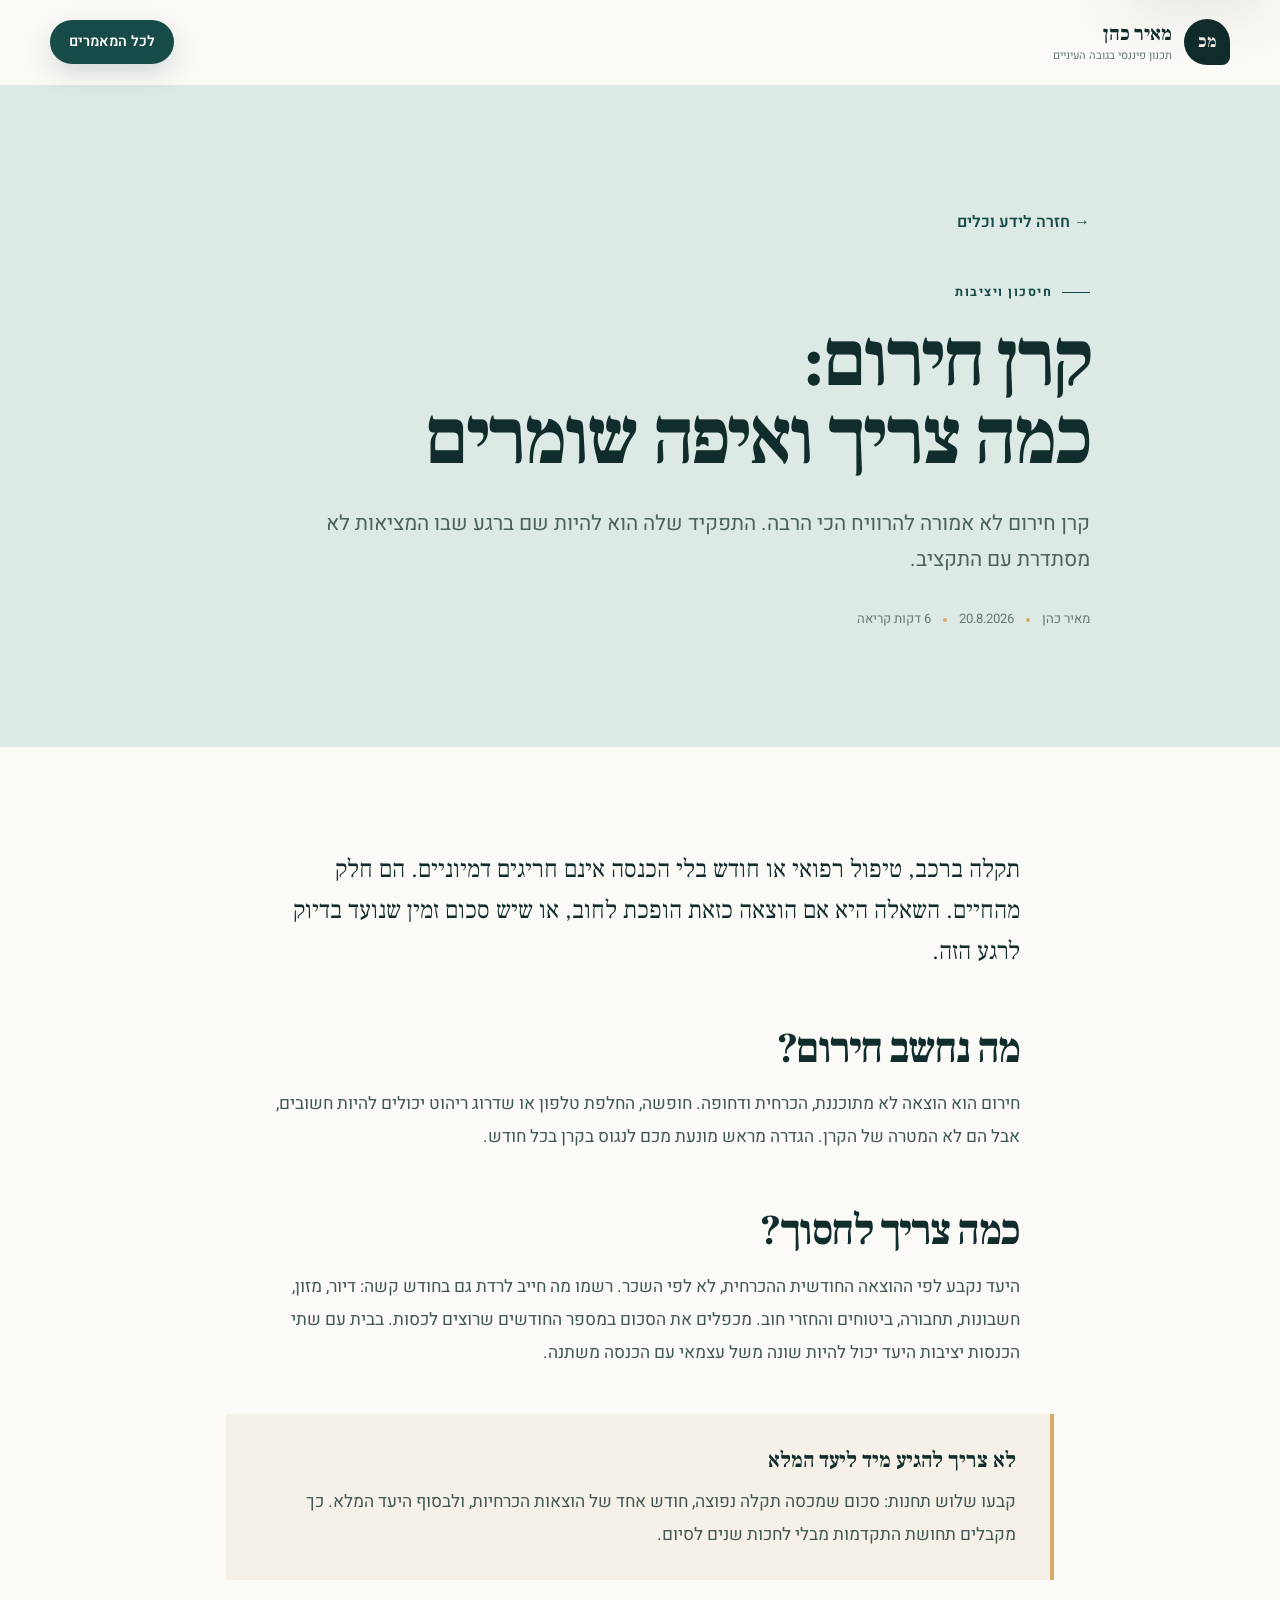
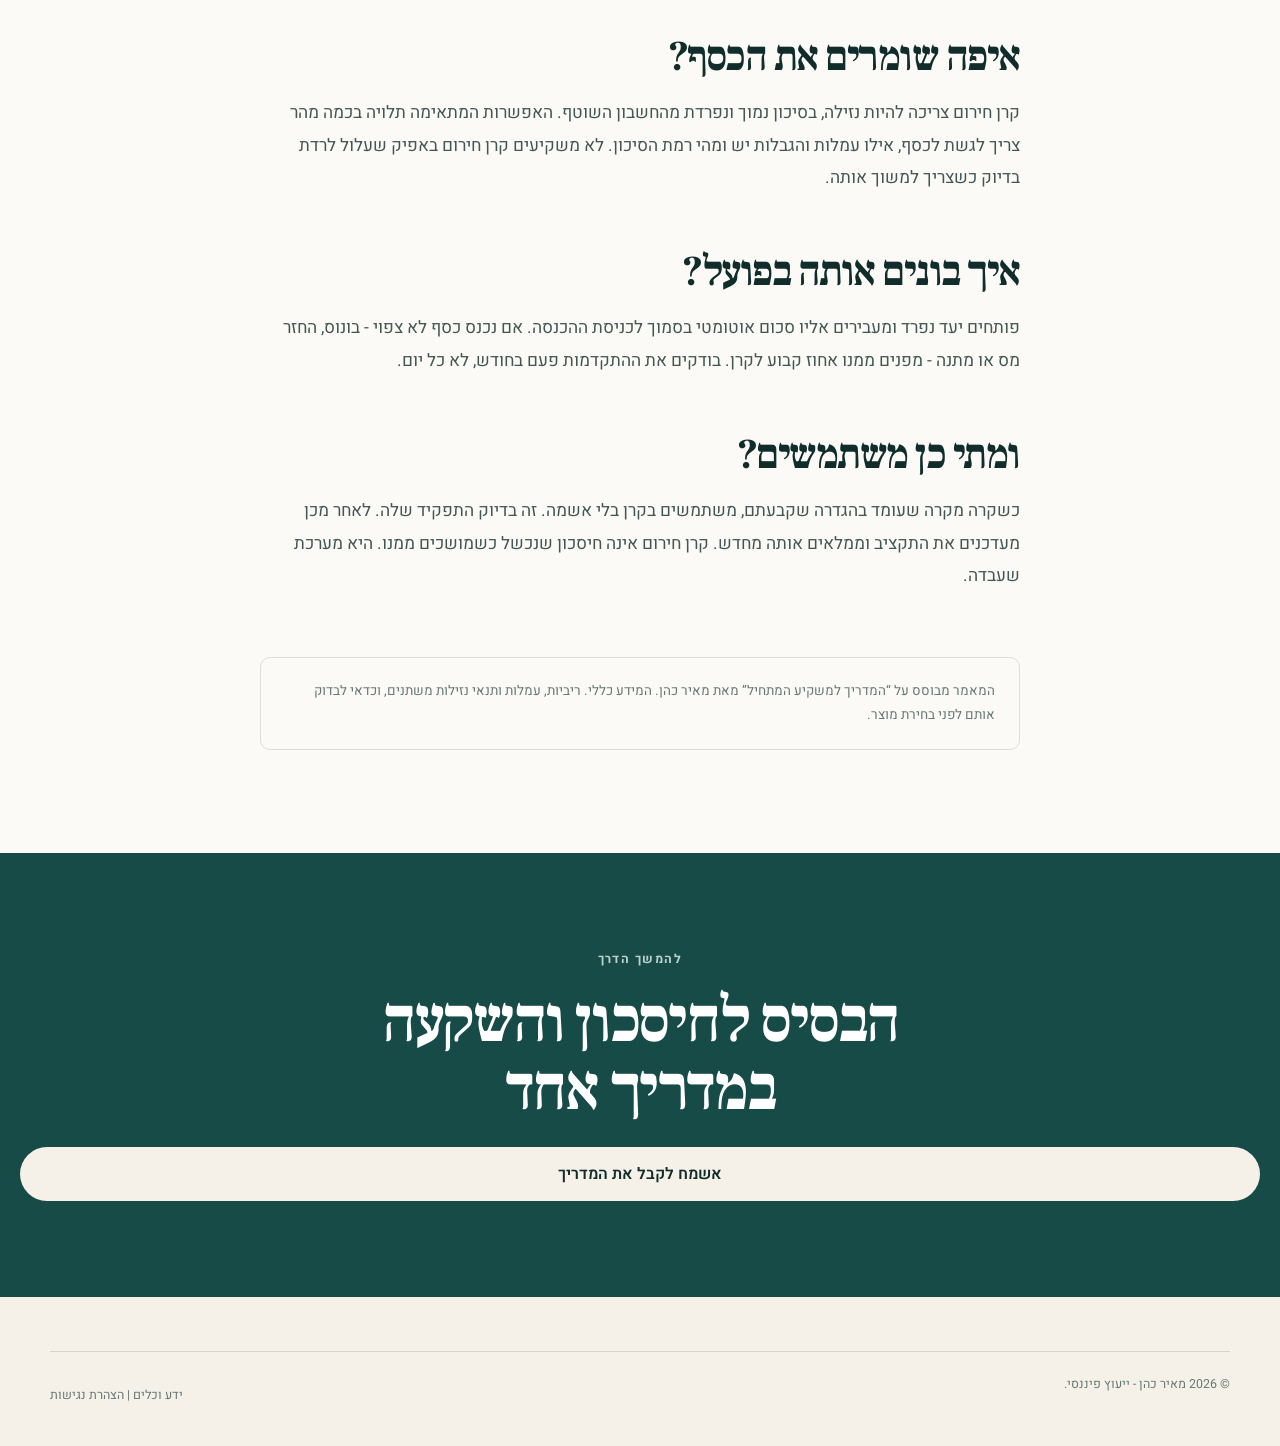
==== article-emergency-fund.html @ 29b89843 "Add financial guide blog and WhatsApp lead flow" ====
<!doctype html>
<html lang="he" dir="rtl"><head>
  <meta charset="utf-8"><meta name="viewport" content="width=device-width, initial-scale=1"><title>קרן חירום: כמה צריך ואיפה שומרים | מאיר כהן</title><meta name="description" content="איך מחשבים יעד לקרן חירום, איפה שומרים אותה ואיך בונים אותה בלי לחכות לסכום גדול."><meta name="robots" content="index, follow"><link rel="canonical" href="https://meircohen-finance.co.il/article-emergency-fund.html"><link rel="icon" href="assets/favicon.svg" type="image/svg+xml"><meta property="og:type" content="article"><meta property="og:title" content="קרן חירום: כמה צריך ואיפה שומרים"><meta property="og:url" content="https://meircohen-finance.co.il/article-emergency-fund.html"><meta property="og:image" content="https://meircohen-finance.co.il/assets/images/family-planning.jpg"><meta property="og:locale" content="he_IL"><script type="application/ld+json">{"@context":"https://schema.org","@type":"Article","headline":"קרן חירום: כמה צריך ואיפה שומרים","datePublished":"2026-08-20","dateModified":"2026-08-20","author":{"@type":"Person","name":"מאיר כהן"},"mainEntityOfPage":"https://meircohen-finance.co.il/article-emergency-fund.html"}</script><link rel="preconnect" href="https://fonts.googleapis.com"><link rel="preconnect" href="https://fonts.gstatic.com" crossorigin><link href="https://fonts.googleapis.com/css2?family=Frank+Ruhl+Libre:wght@500;600;700&amp;family=Heebo:wght@400;500;600;700&amp;display=swap" rel="stylesheet"><link rel="stylesheet" href="css/style.css?v=20260820-4">
</head><body><a href="#main-content" class="skip-link">דלג לתוכן הראשי</a><header class="site-header" id="navbar"><div class="container nav-container"><a href="index.html" class="brand" aria-label="מאיר כהן - עמוד הבית"><span class="brand-mark" aria-hidden="true">מכ</span><span class="brand-copy"><strong>מאיר כהן</strong><small>תכנון פיננסי בגובה העיניים</small></span></a><a href="blog.html" class="button button-small button-primary">לכל המאמרים</a></div></header>
<main id="main-content" tabindex="-1"><article class="article-page"><header class="article-header"><div class="article-header-inner"><a href="blog.html" class="article-back">→ חזרה לידע וכלים</a><p class="eyebrow">חיסכון ויציבות</p><h1>קרן חירום:<br>כמה צריך ואיפה שומרים</h1><p class="article-deck">קרן חירום לא אמורה להרוויח הכי הרבה. התפקיד שלה הוא להיות שם ברגע שבו המציאות לא מסתדרת עם התקציב.</p><div class="article-meta"><span>מאיר כהן</span><span>20.8.2026</span><span>6 דקות קריאה</span></div></div></header>
<div class="article-body"><p class="article-lead">תקלה ברכב, טיפול רפואי או חודש בלי הכנסה אינם חריגים דמיוניים. הם חלק מהחיים. השאלה היא אם הוצאה כזאת הופכת לחוב, או שיש סכום זמין שנועד בדיוק לרגע הזה.</p>
<h2>מה נחשב חירום?</h2><p>חירום הוא הוצאה לא מתוכננת, הכרחית ודחופה. חופשה, החלפת טלפון או שדרוג ריהוט יכולים להיות חשובים, אבל הם לא המטרה של הקרן. הגדרה מראש מונעת מכם לנגוס בקרן בכל חודש.</p>
<h2>כמה צריך לחסוך?</h2><p>היעד נקבע לפי ההוצאה החודשית ההכרחית, לא לפי השכר. רשמו מה חייב לרדת גם בחודש קשה: דיור, מזון, חשבונות, תחבורה, ביטוחים והחזרי חוב. מכפלים את הסכום במספר החודשים שרוצים לכסות. בבית עם שתי הכנסות יציבות היעד יכול להיות שונה משל עצמאי עם הכנסה משתנה.</p>
<div class="article-callout"><strong>לא צריך להגיע מיד ליעד המלא</strong><p>קבעו שלוש תחנות: סכום שמכסה תקלה נפוצה, חודש אחד של הוצאות הכרחיות, ולבסוף היעד המלא. כך מקבלים תחושת התקדמות מבלי לחכות שנים לסיום.</p></div>
<h2>איפה שומרים את הכסף?</h2><p>קרן חירום צריכה להיות נזילה, בסיכון נמוך ונפרדת מהחשבון השוטף. האפשרות המתאימה תלויה בכמה מהר צריך לגשת לכסף, אילו עמלות והגבלות יש ומהי רמת הסיכון. לא משקיעים קרן חירום באפיק שעלול לרדת בדיוק כשצריך למשוך אותה.</p>
<h2>איך בונים אותה בפועל?</h2><p>פותחים יעד נפרד ומעבירים אליו סכום אוטומטי בסמוך לכניסת ההכנסה. אם נכנס כסף לא צפוי - בונוס, החזר מס או מתנה - מפנים ממנו אחוז קבוע לקרן. בודקים את ההתקדמות פעם בחודש, לא כל יום.</p>
<h2>ומתי כן משתמשים?</h2><p>כשקרה מקרה שעומד בהגדרה שקבעתם, משתמשים בקרן בלי אשמה. זה בדיוק התפקיד שלה. לאחר מכן מעדכנים את התקציב וממלאים אותה מחדש. קרן חירום אינה חיסכון שנכשל כשמושכים ממנו. היא מערכת שעבדה.</p>
<aside class="article-disclaimer">המאמר מבוסס על “המדריך למשקיע המתחיל” מאת מאיר כהן. המידע כללי. ריביות, עמלות ותנאי נזילות משתנים, וכדאי לבדוק אותם לפני בחירת מוצר.</aside></div>
<section class="article-cta"><div><p class="eyebrow eyebrow-light">להמשך הדרך</p><h2>הבסיס לחיסכון והשקעה<br>במדריך אחד</h2><a href="blog.html#guide" class="button button-light">אשמח לקבל את המדריך</a></div></section></article></main>
<footer class="site-footer"><div class="container footer-bottom"><p>© 2026 מאיר כהן - ייעוץ פיננסי.</p><p><a href="blog.html">ידע וכלים</a> | <a href="negishut.html">הצהרת נגישות</a></p></div></footer><script src="js/main.js?v=20260820-2"></script></body></html>
---- css/style.css ----
:root {
  --ink: #102c2b;
  --ink-deep: #092321;
  --forest: #164b47;
  --forest-soft: #dce9e4;
  --sage: #91a79a;
  --sand: #d7aa6b;
  --cream: #f6f1e8;
  --paper: #fcfaf6;
  --white: #fff;
  --text: #263d3b;
  --muted: #667975;
  --line: #d9dfda;
  --radius-sm: 10px;
  --radius: 20px;
  --radius-lg: 32px;
  --shadow: 0 20px 60px rgba(15, 47, 44, .12);
  --container: 1180px;
  --transition: 220ms cubic-bezier(.2,.75,.3,1);
}

*, *::before, *::after { box-sizing: border-box; }
html { scroll-behavior: smooth; font-size: 16px; }
body { margin: 0; background: var(--paper); color: var(--text); font-family: "Heebo", sans-serif; line-height: 1.75; direction: rtl; }
body.menu-open { overflow: hidden; }
img { display: block; max-width: 100%; }
a { color: inherit; text-decoration: none; }
button, input, textarea { font: inherit; }
button, a { touch-action: manipulation; }
svg { width: 1.25em; fill: none; stroke: currentColor; stroke-width: 1.8; stroke-linecap: round; stroke-linejoin: round; }
.container { width: min(100% - 40px, var(--container)); margin-inline: auto; }
.section { padding: clamp(80px, 9vw, 144px) 0; }

.skip-link { position: fixed; top: 12px; right: 12px; z-index: 2000; transform: translateY(-150%); background: var(--white); color: var(--ink); padding: 10px 16px; border-radius: 8px; box-shadow: var(--shadow); }
.skip-link:focus { transform: translateY(0); }
:focus-visible { outline: 3px solid var(--sand); outline-offset: 4px; }

.site-header { position: sticky; top: 0; z-index: 1000; background: rgba(252, 250, 246, .92); border-bottom: 1px solid transparent; backdrop-filter: blur(18px); transition: border-color var(--transition), box-shadow var(--transition); }
.site-header.scrolled { border-color: var(--line); box-shadow: 0 8px 24px rgba(18, 48, 45, .06); }
.nav-container { min-height: 84px; display: flex; align-items: center; justify-content: space-between; gap: 28px; }
.brand { min-height: 44px; display: inline-flex; align-items: center; gap: 12px; flex: none; }
.brand-mark { width: 46px; height: 46px; display: grid; place-items: center; border-radius: 50% 50% 8px 50%; background: var(--ink); color: var(--cream); font-family: "Frank Ruhl Libre", serif; font-weight: 700; font-size: 1.1rem; }
.brand-copy { display: grid; line-height: 1.2; }
.brand-copy strong { color: var(--ink); font-family: "Frank Ruhl Libre", serif; font-size: 1.25rem; }
.brand-copy small { color: var(--muted); font-size: .7rem; margin-top: 3px; }
.nav-links { display: flex; align-items: center; gap: 28px; list-style: none; padding: 0; margin: 0; }
.nav-links > li > a:not(.button) { min-height: 44px; display: inline-flex; align-items: center; color: #425955; font-size: .93rem; font-weight: 500; }
.nav-links > li > a:not(.button):hover, .nav-links > li > a.active { color: var(--forest); }
.mobile-toggle { display: none; width: 48px; height: 48px; border: 0; border-radius: 50%; background: var(--forest-soft); align-items: center; justify-content: center; flex-direction: column; gap: 5px; cursor: pointer; }
.mobile-toggle span { width: 21px; height: 2px; background: var(--ink); transition: transform var(--transition), opacity var(--transition); }
.mobile-toggle.active span:nth-child(1) { transform: translateY(7px) rotate(45deg); }
.mobile-toggle.active span:nth-child(2) { opacity: 0; }
.mobile-toggle.active span:nth-child(3) { transform: translateY(-7px) rotate(-45deg); }

.button { min-height: 52px; display: inline-flex; align-items: center; justify-content: center; gap: 14px; border: 1px solid transparent; border-radius: 999px; padding: 12px 24px; font-weight: 600; cursor: pointer; transition: background var(--transition), color var(--transition), border-color var(--transition), box-shadow var(--transition); }
.button svg { transition: transform var(--transition); }
.button:hover svg { transform: translateX(-4px); }
.button-primary { background: var(--forest); color: var(--white); box-shadow: 0 10px 26px rgba(22, 75, 71, .18); }
.button-primary:hover { background: var(--ink); box-shadow: 0 14px 32px rgba(16, 44, 43, .24); }
.button-small { min-height: 44px; padding: 8px 18px; font-size: .9rem; }
.button-light { width: 100%; background: var(--cream); color: var(--ink); }
.button-light:hover { background: var(--white); }
.text-link { min-height: 44px; display: inline-flex; align-items: center; color: var(--forest); border-bottom: 1px solid var(--forest); font-weight: 600; }

.eyebrow { margin: 0 0 18px; color: var(--forest); font-size: .78rem; font-weight: 700; letter-spacing: .12em; text-transform: uppercase; }
.eyebrow::before { content: ""; display: inline-block; width: 28px; height: 1px; margin-left: 10px; vertical-align: middle; background: currentColor; }
.eyebrow-light { color: #bad1ca; }
h1, h2, h3, p { margin-top: 0; }
h1, h2 { font-family: "Frank Ruhl Libre", serif; color: var(--ink); letter-spacing: -.035em; }
h1 { font-size: clamp(3.25rem, 6.4vw, 6.3rem); line-height: .98; margin-bottom: 28px; }
h1 em { color: var(--forest); font-style: normal; }
h2 { font-size: clamp(2.4rem, 4.4vw, 4.3rem); line-height: 1.05; margin-bottom: 24px; }
h3 { color: var(--ink); font-size: 1.25rem; line-height: 1.35; }

.hero { padding: clamp(44px, 6vw, 86px) 0 clamp(72px, 8vw, 112px); overflow: hidden; }
.hero-grid { display: grid; grid-template-columns: .95fr 1.05fr; gap: clamp(48px, 7vw, 100px); align-items: center; }
.hero-lead { max-width: 650px; margin-bottom: 34px; color: #4d635f; font-size: clamp(1.08rem, 1.55vw, 1.3rem); line-height: 1.8; }
.hero-actions { display: flex; align-items: center; flex-wrap: wrap; gap: 24px; }
.trust-list { display: flex; flex-wrap: wrap; gap: 0; list-style: none; padding: 0; margin: 42px 0 0; color: var(--muted); font-size: .9rem; }
.trust-list li { display: flex; align-items: center; }
.trust-list li:not(:last-child)::after { content: ""; width: 4px; height: 4px; margin: 0 14px; border-radius: 50%; background: var(--sand); }
.hero-visual { margin: 0; position: relative; min-height: 590px; border-radius: 180px 18px 180px 18px; overflow: hidden; background: var(--forest-soft); box-shadow: var(--shadow); }
.hero-visual::after { content: ""; position: absolute; inset: 0; background: linear-gradient(to top, rgba(9, 35, 33, .55), transparent 52%); pointer-events: none; }
.hero-visual > img { width: 100%; height: 100%; min-height: 590px; object-fit: cover; object-position: center; }
.hero-visual figcaption { position: absolute; z-index: 2; right: 30px; bottom: 28px; left: 30px; display: flex; align-items: center; gap: 16px; color: var(--white); }
.hero-visual figcaption span:last-child { display: grid; max-width: 280px; font-size: .92rem; line-height: 1.5; }
.hero-visual figcaption strong { font-size: 1rem; }
.caption-number { width: 54px; height: 54px; display: grid; place-items: center; flex: none; border: 1px solid rgba(255,255,255,.6); border-radius: 50%; font-weight: 600; }

.services { background: var(--cream); }
.section-heading { margin-bottom: 56px; }
.split-heading { display: grid; grid-template-columns: 1fr .75fr; gap: 80px; align-items: end; }
.split-heading h2 { margin: 0; }
.split-heading > p { margin: 0 0 8px; color: var(--muted); font-size: 1.05rem; }
.service-grid { display: grid; grid-template-columns: repeat(12, 1fr); gap: 22px; }
.service-card { grid-column: span 4; min-height: 430px; display: flex; flex-direction: column; position: relative; padding: 32px; border: 1px solid rgba(16,44,43,.14); border-radius: var(--radius); background: var(--white); overflow: hidden; transition: transform var(--transition), box-shadow var(--transition); }
.service-card:hover { transform: translateY(-5px); box-shadow: var(--shadow); }
.icon-box { width: 58px; height: 58px; display: grid; place-items: center; border: 1px solid var(--line); border-radius: 50%; color: var(--forest); }
.icon-box svg { width: 27px; }
.card-index { margin: auto 0 8px; color: var(--sage); font-size: .78rem; font-weight: 700; letter-spacing: .12em; }
.service-card h3 { margin-bottom: 14px; font-family: "Frank Ruhl Libre", serif; font-size: 1.7rem; }
.service-card > p:not(.card-index) { color: inherit; opacity: .82; }
.check-list { list-style: none; padding: 20px 0 0; margin: 18px 0 0; border-top: 1px solid rgba(116,140,133,.3); }
.check-list li { position: relative; padding-right: 20px; margin-top: 8px; font-size: .9rem; }
.check-list li::before { content: ""; position: absolute; right: 0; top: .68em; width: 7px; height: 7px; border-radius: 50%; background: var(--sand); }
.process { background: var(--paper); }
.process-grid { display: grid; grid-template-columns: 1fr 1fr; gap: clamp(54px, 8vw, 110px); align-items: center; }
.process-image-wrap { position: relative; padding-left: 34px; padding-bottom: 38px; }
.process-image-wrap > img { width: 100%; aspect-ratio: 4/5; object-fit: cover; border-radius: 16px 130px 16px 16px; box-shadow: var(--shadow); }
.image-note { position: absolute; left: 0; bottom: 0; width: min(310px, 72%); padding: 22px 24px; background: var(--sand); color: var(--ink); border-radius: 16px 16px 16px 2px; display: grid; }
.image-note strong { font-family: "Frank Ruhl Libre", serif; font-size: 1.25rem; }
.image-note span { font-size: .84rem; }
.process-list { list-style: none; padding: 0; margin: 42px 0 0; }
.process-list li { display: grid; grid-template-columns: 52px 1fr; gap: 22px; padding: 24px 0; border-top: 1px solid var(--line); }
.process-list li:last-child { border-bottom: 1px solid var(--line); }
.process-list > li > span { color: var(--sand); font-size: .78rem; font-weight: 700; letter-spacing: .1em; }
.process-list h3 { margin-bottom: 7px; }
.process-list p { margin: 0; color: var(--muted); }

.about { background: var(--forest-soft); }
.about-grid { display: grid; grid-template-columns: .8fr 1.2fr; gap: clamp(54px, 8vw, 110px); align-items: center; }
.portrait-wrap { position: relative; width: 100%; max-width: 430px; aspect-ratio: 1; }
.portrait-wrap img { width: 100%; height: 100%; object-fit: cover; object-position: center 20%; border-radius: 140px 16px 16px 16px; filter: saturate(.82); }
.portrait-label { position: absolute; left: -18px; bottom: 28px; padding: 10px 18px; background: var(--paper); color: var(--ink); border-radius: 999px; font-weight: 600; box-shadow: var(--shadow); }
.about-copy { max-width: 700px; }
.about-lead { color: var(--ink); font-size: 1.2rem; font-weight: 500; }
.about-copy > p:not(.eyebrow):not(.about-lead) { color: #4f6661; }
blockquote { margin: 34px 0 0; padding: 22px 26px 22px 0; border-right: 3px solid var(--sand); color: var(--ink); font-family: "Frank Ruhl Libre", serif; font-size: 1.35rem; line-height: 1.5; }

.fit-section { background: var(--paper); }
.centered-heading { max-width: 760px; margin-inline: auto; text-align: center; }
.centered-heading .eyebrow::before { display: none; }
.question-grid { display: grid; grid-template-columns: repeat(3, 1fr); gap: 18px; }
.question-grid article { min-height: 260px; padding: 28px; border: 1px solid var(--line); border-radius: var(--radius); background: var(--white); }
.question-grid article > span { width: 38px; height: 38px; display: grid; place-items: center; margin-bottom: 42px; border-radius: 50%; background: var(--cream); color: var(--forest); font-family: "Frank Ruhl Libre", serif; font-size: 1.3rem; }
.question-grid h3 { font-size: 1.18rem; }
.question-grid p { margin-bottom: 0; color: var(--muted); font-size: .94rem; }

.contact { padding: clamp(76px, 8vw, 120px) 0; background: var(--ink); color: var(--white); }
.contact-grid { display: grid; grid-template-columns: 1fr .85fr; gap: clamp(54px, 8vw, 110px); align-items: center; }
.contact h2 { color: var(--white); }
.contact-copy > p:not(.eyebrow) { max-width: 650px; color: #bad1ca; font-size: 1.05rem; }
.direct-contact { display: flex; flex-wrap: wrap; gap: 12px 28px; margin-top: 32px; direction: ltr; justify-content: flex-end; }
.direct-contact a { min-height: 44px; display: inline-flex; align-items: center; color: var(--white); border-bottom: 1px solid rgba(255,255,255,.35); }
.contact-form { padding: 30px; background: rgba(255,255,255,.07); border: 1px solid rgba(255,255,255,.14); border-radius: var(--radius); }
.form-row { display: grid; grid-template-columns: 1fr 1fr; gap: 14px; }
.form-group { margin-bottom: 16px; }
.form-group label { display: block; margin-bottom: 7px; color: #dce8e4; font-size: .86rem; }
.form-group input, .form-group textarea { width: 100%; min-height: 50px; padding: 12px 14px; border: 1px solid rgba(255,255,255,.18); border-radius: var(--radius-sm); background: rgba(255,255,255,.08); color: var(--white); }
.form-group textarea { min-height: 112px; resize: vertical; }
.form-group input:focus, .form-group textarea:focus { border-color: var(--sand); outline: 0; box-shadow: 0 0 0 3px rgba(215,170,107,.2); }
.form-group textarea::placeholder { color: #90aaa3; }
.form-note { margin: 12px 0 0; color: #91aaa3; font-size: .76rem; text-align: center; }

.site-footer { padding: 54px 0 28px; background: var(--cream); }
.footer-main { display: flex; align-items: center; justify-content: space-between; gap: 32px; padding-bottom: 38px; }
.footer-main nav { display: flex; flex-wrap: wrap; gap: 12px 26px; color: var(--muted); font-size: .9rem; }
.footer-main nav a { min-height: 44px; display: inline-flex; align-items: center; }
.footer-main nav a:hover { color: var(--forest); }
.footer-bottom { display: flex; justify-content: space-between; gap: 32px; padding-top: 22px; border-top: 1px solid #d9d4ca; color: var(--muted); font-size: .78rem; }
.footer-bottom p { margin: 0; }
.footer-bottom a { min-height: 44px; display: inline-flex; align-items: center; }

.page-hero { padding: 86px 0 76px; background: var(--forest-soft); text-align: center; }
.page-hero h1 { max-width: 840px; margin: 0 auto 18px; font-size: clamp(3rem, 6vw, 5.5rem); }
.page-hero p { max-width: 620px; margin: auto; color: var(--muted); font-size: 1.08rem; }
.blog-content { padding: 90px 0 120px; }
.coming-soon { max-width: 760px; margin: auto; padding: clamp(40px, 7vw, 76px); text-align: center; border: 1px solid var(--line); border-radius: var(--radius-lg); background: var(--white); }
.coming-soon .icon-box { margin: 0 auto 26px; }
.coming-soon h2 { font-size: clamp(2.2rem, 4vw, 3.5rem); }
.coming-soon p { max-width: 540px; margin: 0 auto 28px; color: var(--muted); }

.knowledge-hero { padding: clamp(58px, 8vw, 112px) 0; background: var(--cream); overflow: hidden; }
.knowledge-hero-grid { display: grid; grid-template-columns: 1.05fr .75fr; gap: clamp(56px, 8vw, 110px); align-items: center; }
.knowledge-hero h1 { font-size: clamp(3.4rem, 6vw, 5.9rem); }
.knowledge-hero h1 em { color: var(--forest); font-style: normal; }
.guide-miniature { position: relative; display: grid; grid-template-columns: minmax(230px, 330px) 1fr; align-items: end; gap: 22px; }
.guide-miniature::before { content: ""; position: absolute; z-index: 0; inset: -34px 32px 40px -42px; border-radius: 50%; background: var(--forest-soft); }
.guide-cover { position: relative; z-index: 1; min-height: 440px; display: flex; flex-direction: column; padding: 36px 34px; border-radius: 7px 20px 20px 7px; background: linear-gradient(90deg, var(--ink) 0 78%, var(--sand) 78%); color: var(--cream); box-shadow: 0 28px 70px rgba(9,35,33,.22); transform: rotate(-2deg); }
.guide-cover::after { content: ""; width: 76px; height: 4px; margin-top: 24px; border-radius: 999px; background: var(--sand); }
.guide-cover span { color: var(--sand); font-size: .72rem; font-weight: 700; letter-spacing: .08em; }
.guide-cover strong { margin-top: 72px; font-family: "Frank Ruhl Libre", serif; font-size: clamp(2.2rem, 3.4vw, 3.15rem); line-height: .98; }
.guide-cover small { max-width: 210px; margin-top: auto; color: #cbd9d4; font-size: .72rem; line-height: 1.55; }
.guide-miniature > p { position: relative; z-index: 1; display: grid; margin-bottom: 36px; color: var(--muted); font-size: .82rem; }
.guide-miniature > p strong { color: var(--forest); font-family: "Frank Ruhl Libre", serif; font-size: 1.45rem; }

.articles-section { background: var(--paper); }
.article-grid { display: grid; grid-template-columns: repeat(3, 1fr); gap: 22px; }
.article-card { min-height: 390px; display: flex; flex-direction: column; padding: 32px; border: 1px solid var(--line); border-radius: var(--radius); background: var(--white); transition: transform var(--transition), box-shadow var(--transition); }
.article-card:hover { transform: translateY(-5px); box-shadow: var(--shadow); }
.article-kicker { display: flex; justify-content: space-between; gap: 14px; margin-bottom: 48px; color: var(--forest); font-size: .74rem; font-weight: 700; }
.article-kicker span { color: var(--muted); font-weight: 500; white-space: nowrap; }
.article-card h3 { margin-bottom: 18px; font-family: "Frank Ruhl Libre", serif; font-size: 1.8rem; }
.article-card h3 a::after { content: ""; position: absolute; inset: 0; }
.article-card { position: relative; }
.article-card > p:not(.article-kicker) { color: var(--muted); }
.article-link { min-height: 44px; display: inline-flex; align-items: center; margin-top: auto; color: var(--forest); font-weight: 700; }

.guide-section { padding: clamp(76px, 9vw, 128px) 0; background: var(--ink); color: var(--white); }
.guide-grid { display: grid; grid-template-columns: 1.1fr .75fr; gap: clamp(56px, 8vw, 110px); align-items: center; }
.guide-copy h2 { color: var(--white); }
.guide-copy > p:not(.eyebrow) { max-width: 670px; color: #bad1ca; font-size: 1.05rem; }
.guide-benefits { display: grid; gap: 10px; list-style: none; padding: 0; margin: 30px 0 0; color: #dce8e4; }
.guide-benefits li { position: relative; padding-right: 22px; }
.guide-benefits li::before { content: ""; position: absolute; right: 0; top: .72em; width: 8px; height: 8px; border-radius: 50%; background: var(--sand); }
.guide-form { padding: 32px; border: 1px solid rgba(255,255,255,.14); border-radius: var(--radius); background: rgba(255,255,255,.07); }
.guide-form .button { width: 100%; }

.article-header { padding: clamp(64px, 9vw, 126px) 20px; background: var(--forest-soft); }
.article-header-inner { width: min(100%, 900px); margin-inline: auto; }
.article-back { min-height: 44px; display: inline-flex; align-items: center; margin-bottom: 38px; color: var(--forest); font-weight: 600; }
.article-header h1 { max-width: 880px; font-size: clamp(3.25rem, 6.2vw, 5.8rem); }
.article-deck { max-width: 780px; margin-bottom: 30px; color: #4b625e; font-size: clamp(1.08rem, 1.8vw, 1.3rem); }
.article-meta { display: flex; flex-wrap: wrap; gap: 0; color: var(--muted); font-size: .82rem; }
.article-meta span { display: flex; align-items: center; }
.article-meta span:not(:last-child)::after { content: ""; width: 4px; height: 4px; margin: 0 12px; border-radius: 50%; background: var(--sand); }
.article-body { width: min(100% - 40px, 760px); margin-inline: auto; padding: clamp(66px, 8vw, 106px) 0; }
.article-body p, .article-body li { color: #405753; font-size: 1.08rem; line-height: 1.9; }
.article-body .article-lead { margin-bottom: 42px; color: var(--ink); font-family: "Frank Ruhl Libre", serif; font-size: 1.55rem; line-height: 1.65; }
.article-body h2 { margin: 52px 0 14px; font-size: clamp(2rem, 4vw, 2.65rem); line-height: 1.2; }
.article-callout { margin: 44px -34px; padding: 28px 34px; border-right: 4px solid var(--sand); background: var(--cream); }
.article-callout strong { display: block; margin-bottom: 7px; color: var(--ink); font-family: "Frank Ruhl Libre", serif; font-size: 1.35rem; }
.article-callout p { margin-bottom: 0; }
.article-disclaimer { margin-top: 64px; padding: 22px 24px; border: 1px solid var(--line); border-radius: var(--radius-sm); background: var(--paper); color: var(--muted); font-size: .84rem; line-height: 1.75; }
.article-cta { padding: clamp(60px, 8vw, 96px) 20px; background: var(--forest); color: var(--white); text-align: center; }
.article-cta h2 { color: var(--white); font-size: clamp(2.5rem, 5vw, 4.2rem); }
.article-cta .eyebrow::before { display: none; }

.legal-page { max-width: 840px; margin: 0 auto; padding: 80px 20px 110px; }
.legal-page h1 { font-size: clamp(3rem, 6vw, 5rem); }
.legal-page h2 { margin: 46px 0 12px; font-size: 1.75rem; }
.legal-page p, .legal-page li { color: #4c625e; font-size: 1.03rem; }
.legal-page ul { padding-right: 22px; }
.legal-page a { min-height: 44px; display: inline-flex; align-items: center; color: var(--forest); text-decoration: underline; text-underline-offset: 3px; }
.legal-updated { margin-top: 44px; padding-top: 18px; border-top: 1px solid var(--line); }

.private-shell { min-height: 100dvh; display: grid; place-items: center; padding: 24px; background: var(--cream); }
.private-panel { width: min(100%, 760px); padding: clamp(28px, 6vw, 56px); border: 1px solid var(--line); border-radius: var(--radius-lg); background: var(--white); box-shadow: var(--shadow); }
.private-panel h1 { font-size: clamp(2.6rem, 6vw, 4rem); }
.private-panel > p { color: var(--muted); }
.status-box { display: grid; gap: 0; margin: 28px 0; border: 1px solid var(--line); border-radius: var(--radius); overflow: hidden; }
.status-row { display: flex; justify-content: space-between; gap: 18px; padding: 16px 18px; }
.status-row + .status-row { border-top: 1px solid var(--line); }
.status-row span { color: var(--muted); text-align: left; }
.private-actions { display: flex; gap: 12px; flex-wrap: wrap; }
.note { margin-top: 20px; font-size: .86rem; }

@media (max-width: 960px) {
  .mobile-toggle { display: flex; }
  .nav-links { position: fixed; inset: 84px 0 auto; max-height: calc(100dvh - 84px); overflow-y: auto; display: grid; gap: 0; padding: 16px 20px 28px; background: var(--paper); border-bottom: 1px solid var(--line); transform: translateY(-130%); opacity: 0; visibility: hidden; transition: transform var(--transition), opacity var(--transition), visibility var(--transition); }
  .nav-links.open { transform: translateY(0); opacity: 1; visibility: visible; }
  .nav-links li a:not(.button) { min-height: 52px; display: flex; align-items: center; border-bottom: 1px solid var(--line); }
  .nav-links .button { margin-top: 16px; width: 100%; }
  .hero-grid { grid-template-columns: 1fr; }
  .hero-copy { max-width: 760px; }
  .hero-visual { min-height: 520px; }
  .hero-visual > img { min-height: 520px; }
  .split-heading { grid-template-columns: 1fr; gap: 18px; }
  .service-card { grid-column: span 6; }
  .process-grid, .about-grid, .contact-grid { grid-template-columns: 1fr; }
  .process-image-wrap { max-width: 650px; }
  .portrait-wrap { max-width: 480px; }
  .question-grid { grid-template-columns: 1fr; }
  .question-grid article { min-height: 0; }
  .question-grid article > span { margin-bottom: 24px; }
  .knowledge-hero-grid, .guide-grid { grid-template-columns: 1fr; }
  .guide-miniature { max-width: 620px; }
  .article-grid { grid-template-columns: 1fr; }
  .article-card { min-height: 0; }
}

@media (max-width: 640px) {
  .container { width: min(100% - 28px, var(--container)); }
  .brand-copy small { display: none; }
  .brand-mark { width: 42px; height: 42px; }
  .nav-container { min-height: 74px; }
  .nav-links { inset-block-start: 74px; max-height: calc(100dvh - 74px); }
  h1 { font-size: clamp(3rem, 14vw, 4.5rem); }
  h2 { font-size: clamp(2.25rem, 11vw, 3.4rem); }
  .hero { padding-top: 32px; }
  .hero-actions { align-items: stretch; flex-direction: column; }
  .hero-actions .button, .hero-actions .text-link { width: 100%; justify-content: center; }
  .trust-list { font-size: .82rem; }
  .hero-visual { min-height: 440px; border-radius: 100px 14px 100px 14px; }
  .hero-visual > img { min-height: 440px; }
  .hero-visual figcaption { right: 18px; left: 18px; bottom: 18px; }
  .service-card { grid-column: span 12; min-height: 390px; }
  .process-image-wrap { padding-left: 14px; }
  .process-list li { grid-template-columns: 38px 1fr; gap: 14px; }
  .portrait-label { left: 10px; }
  .form-row { grid-template-columns: 1fr; gap: 0; }
  .contact-form { padding: 22px; }
  .direct-contact { justify-content: flex-start; }
  .footer-main, .footer-bottom { align-items: flex-start; flex-direction: column; }
  .footer-main nav { display: grid; grid-template-columns: 1fr 1fr; }
  .status-row { flex-direction: column; gap: 4px; }
  .status-row span { text-align: right; }
  .knowledge-hero h1 { font-size: clamp(3.15rem, 14vw, 4.5rem); }
  .guide-miniature { grid-template-columns: 1fr; justify-items: center; }
  .guide-cover { width: min(100%, 310px); min-height: 420px; }
  .guide-miniature > p { margin: 0; text-align: center; }
  .article-kicker { margin-bottom: 32px; }
  .article-header { padding-inline: 14px; }
  .article-header h1 { font-size: clamp(3rem, 13vw, 4.25rem); }
  .article-body { width: min(100% - 28px, 760px); }
  .article-callout { margin-inline: 0; padding: 24px; }
}

@media (prefers-reduced-motion: reduce) {
  html { scroll-behavior: auto; }
  *, *::before, *::after { scroll-behavior: auto !important; transition-duration: .01ms !important; animation-duration: .01ms !important; animation-iteration-count: 1 !important; }
}
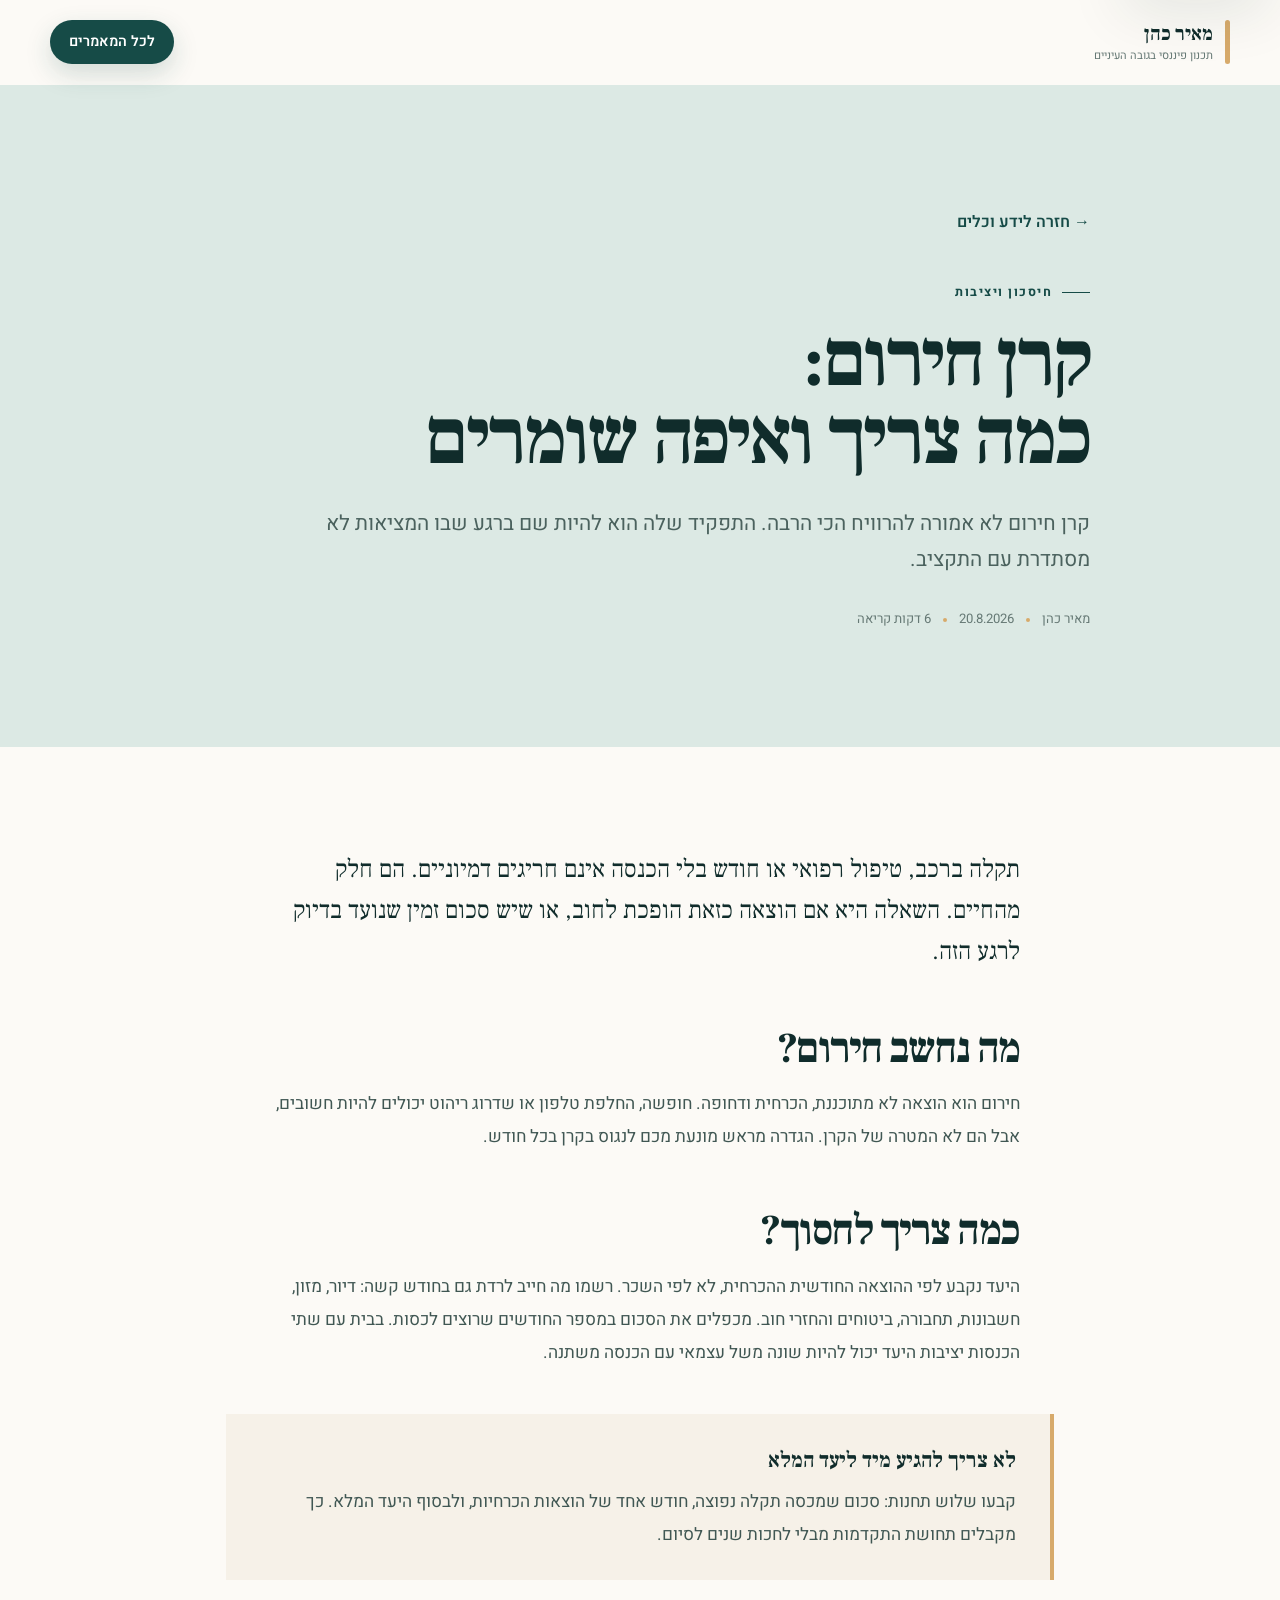
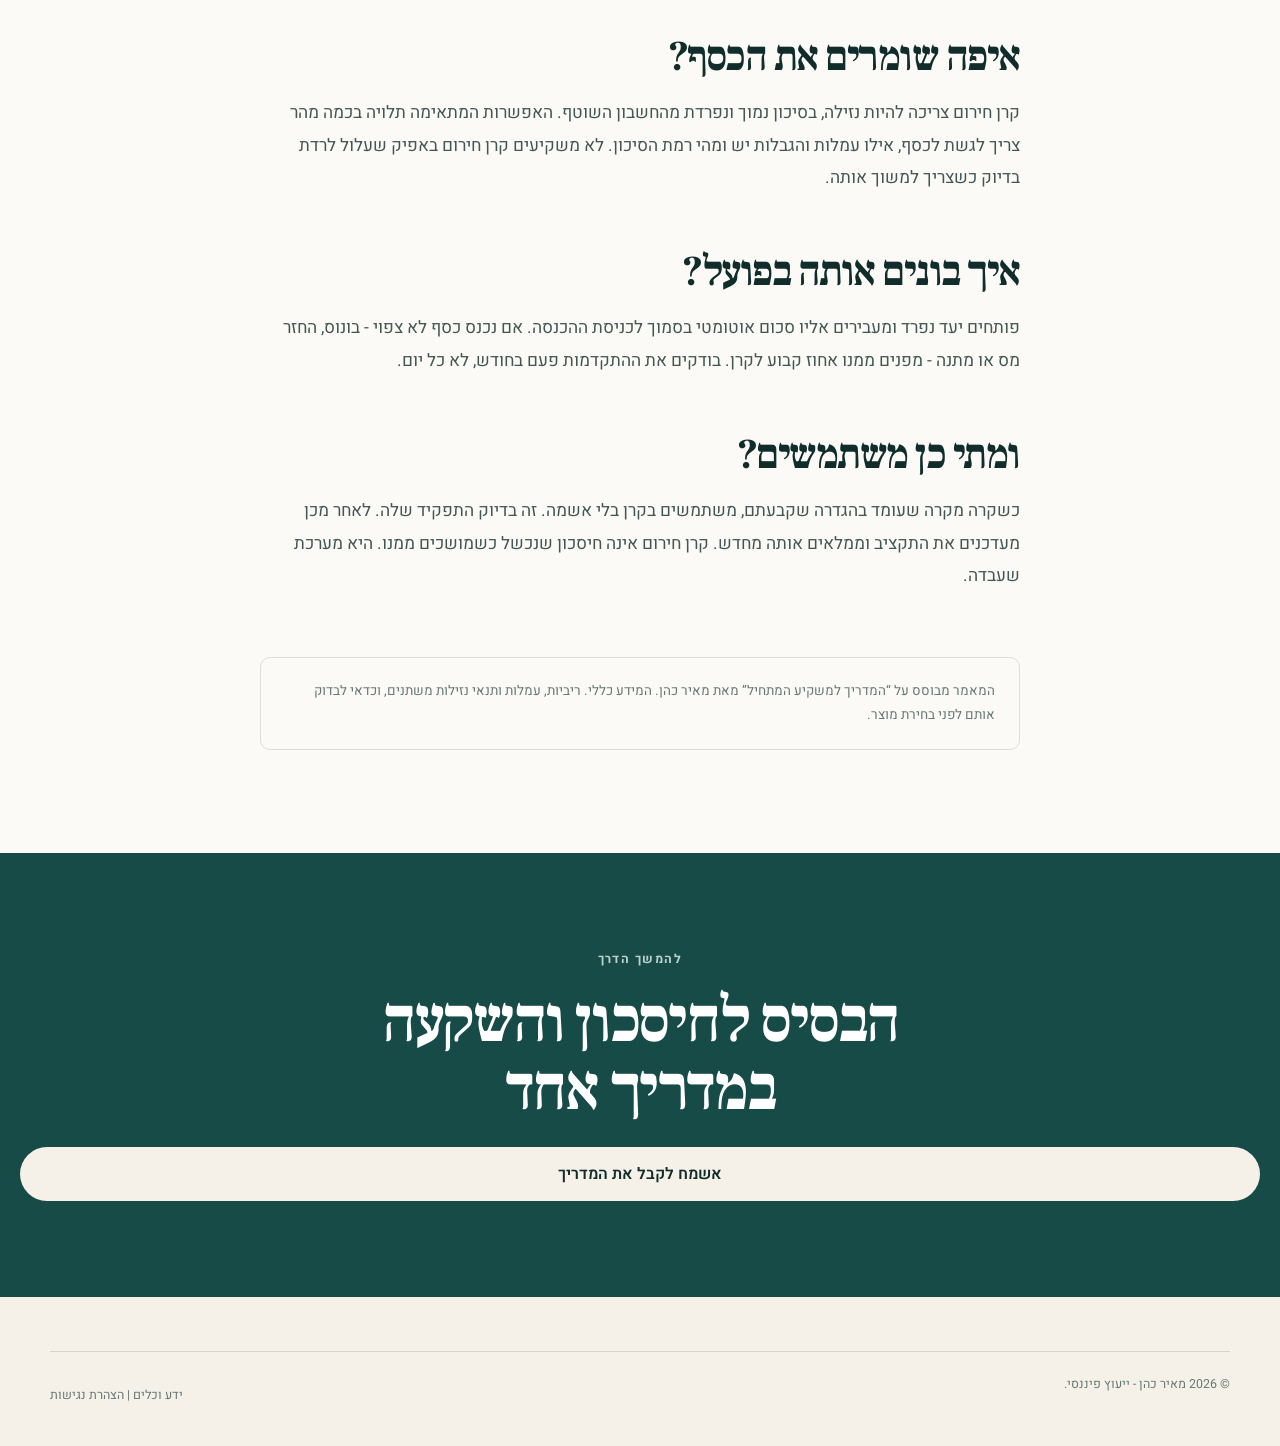
==== commit 4a590392: "Add simple personal brand logo" ====
--- a/article-emergency-fund.html
+++ b/article-emergency-fund.html
@@ -1,6 +1,6 @@
 <!doctype html>
 <html lang="he" dir="rtl"><head>
-  <meta charset="utf-8"><meta name="viewport" content="width=device-width, initial-scale=1"><title>קרן חירום: כמה צריך ואיפה שומרים | מאיר כהן</title><meta name="description" content="איך מחשבים יעד לקרן חירום, איפה שומרים אותה ואיך בונים אותה בלי לחכות לסכום גדול."><meta name="robots" content="index, follow"><link rel="canonical" href="https://meircohen-finance.co.il/article-emergency-fund.html"><link rel="icon" href="assets/favicon.svg" type="image/svg+xml"><meta property="og:type" content="article"><meta property="og:title" content="קרן חירום: כמה צריך ואיפה שומרים"><meta property="og:url" content="https://meircohen-finance.co.il/article-emergency-fund.html"><meta property="og:image" content="https://meircohen-finance.co.il/assets/images/family-planning.jpg"><meta property="og:locale" content="he_IL"><script type="application/ld+json">{"@context":"https://schema.org","@type":"Article","headline":"קרן חירום: כמה צריך ואיפה שומרים","datePublished":"2026-08-20","dateModified":"2026-08-20","author":{"@type":"Person","name":"מאיר כהן"},"mainEntityOfPage":"https://meircohen-finance.co.il/article-emergency-fund.html"}</script><link rel="preconnect" href="https://fonts.googleapis.com"><link rel="preconnect" href="https://fonts.gstatic.com" crossorigin><link href="https://fonts.googleapis.com/css2?family=Frank+Ruhl+Libre:wght@500;600;700&amp;family=Heebo:wght@400;500;600;700&amp;display=swap" rel="stylesheet"><link rel="stylesheet" href="css/style.css?v=20260820-4">
+  <meta charset="utf-8"><meta name="viewport" content="width=device-width, initial-scale=1"><title>קרן חירום: כמה צריך ואיפה שומרים | מאיר כהן</title><meta name="description" content="איך מחשבים יעד לקרן חירום, איפה שומרים אותה ואיך בונים אותה בלי לחכות לסכום גדול."><meta name="robots" content="index, follow"><link rel="canonical" href="https://meircohen-finance.co.il/article-emergency-fund.html"><link rel="icon" href="assets/favicon.svg" type="image/svg+xml"><meta property="og:type" content="article"><meta property="og:title" content="קרן חירום: כמה צריך ואיפה שומרים"><meta property="og:url" content="https://meircohen-finance.co.il/article-emergency-fund.html"><meta property="og:image" content="https://meircohen-finance.co.il/assets/images/family-planning.jpg"><meta property="og:locale" content="he_IL"><script type="application/ld+json">{"@context":"https://schema.org","@type":"Article","headline":"קרן חירום: כמה צריך ואיפה שומרים","datePublished":"2026-08-20","dateModified":"2026-08-20","author":{"@type":"Person","name":"מאיר כהן"},"mainEntityOfPage":"https://meircohen-finance.co.il/article-emergency-fund.html"}</script><link rel="preconnect" href="https://fonts.googleapis.com"><link rel="preconnect" href="https://fonts.gstatic.com" crossorigin><link href="https://fonts.googleapis.com/css2?family=Frank+Ruhl+Libre:wght@500;600;700&amp;family=Heebo:wght@400;500;600;700&amp;display=swap" rel="stylesheet"><link rel="stylesheet" href="css/style.css?v=20260820-5">
 </head><body><a href="#main-content" class="skip-link">דלג לתוכן הראשי</a><header class="site-header" id="navbar"><div class="container nav-container"><a href="index.html" class="brand" aria-label="מאיר כהן - עמוד הבית"><span class="brand-mark" aria-hidden="true">מכ</span><span class="brand-copy"><strong>מאיר כהן</strong><small>תכנון פיננסי בגובה העיניים</small></span></a><a href="blog.html" class="button button-small button-primary">לכל המאמרים</a></div></header>
 <main id="main-content" tabindex="-1"><article class="article-page"><header class="article-header"><div class="article-header-inner"><a href="blog.html" class="article-back">→ חזרה לידע וכלים</a><p class="eyebrow">חיסכון ויציבות</p><h1>קרן חירום:<br>כמה צריך ואיפה שומרים</h1><p class="article-deck">קרן חירום לא אמורה להרוויח הכי הרבה. התפקיד שלה הוא להיות שם ברגע שבו המציאות לא מסתדרת עם התקציב.</p><div class="article-meta"><span>מאיר כהן</span><span>20.8.2026</span><span>6 דקות קריאה</span></div></div></header>
 <div class="article-body"><p class="article-lead">תקלה ברכב, טיפול רפואי או חודש בלי הכנסה אינם חריגים דמיוניים. הם חלק מהחיים. השאלה היא אם הוצאה כזאת הופכת לחוב, או שיש סכום זמין שנועד בדיוק לרגע הזה.</p>
--- a/css/style.css
+++ b/css/style.css
@@ -38,8 +38,8 @@
 .site-header { position: sticky; top: 0; z-index: 1000; background: rgba(252, 250, 246, .92); border-bottom: 1px solid transparent; backdrop-filter: blur(18px); transition: border-color var(--transition), box-shadow var(--transition); }
 .site-header.scrolled { border-color: var(--line); box-shadow: 0 8px 24px rgba(18, 48, 45, .06); }
 .nav-container { min-height: 84px; display: flex; align-items: center; justify-content: space-between; gap: 28px; }
-.brand { min-height: 44px; display: inline-flex; align-items: center; gap: 12px; flex: none; }
-.brand-mark { width: 46px; height: 46px; display: grid; place-items: center; border-radius: 50% 50% 8px 50%; background: var(--ink); color: var(--cream); font-family: "Frank Ruhl Libre", serif; font-weight: 700; font-size: 1.1rem; }
+.brand { min-height: 54px; display: inline-flex; align-items: center; gap: 12px; flex: none; }
+.brand-mark { width: 5px; height: 44px; display: block; flex: none; border-radius: 999px; background: var(--sand); color: transparent; font-size: 0; }
 .brand-copy { display: grid; line-height: 1.2; }
 .brand-copy strong { color: var(--ink); font-family: "Frank Ruhl Libre", serif; font-size: 1.25rem; }
 .brand-copy small { color: var(--muted); font-size: .7rem; margin-top: 3px; }
@@ -271,8 +271,10 @@
 
 @media (max-width: 640px) {
   .container { width: min(100% - 28px, var(--container)); }
+  .brand { min-height: 46px; gap: 9px; }
   .brand-copy small { display: none; }
-  .brand-mark { width: 42px; height: 42px; }
+  .brand-copy strong { font-size: 1.13rem; }
+  .brand-mark { width: 4px; height: 34px; }
   .nav-container { min-height: 74px; }
   .nav-links { inset-block-start: 74px; max-height: calc(100dvh - 74px); }
   h1 { font-size: clamp(3rem, 14vw, 4.5rem); }
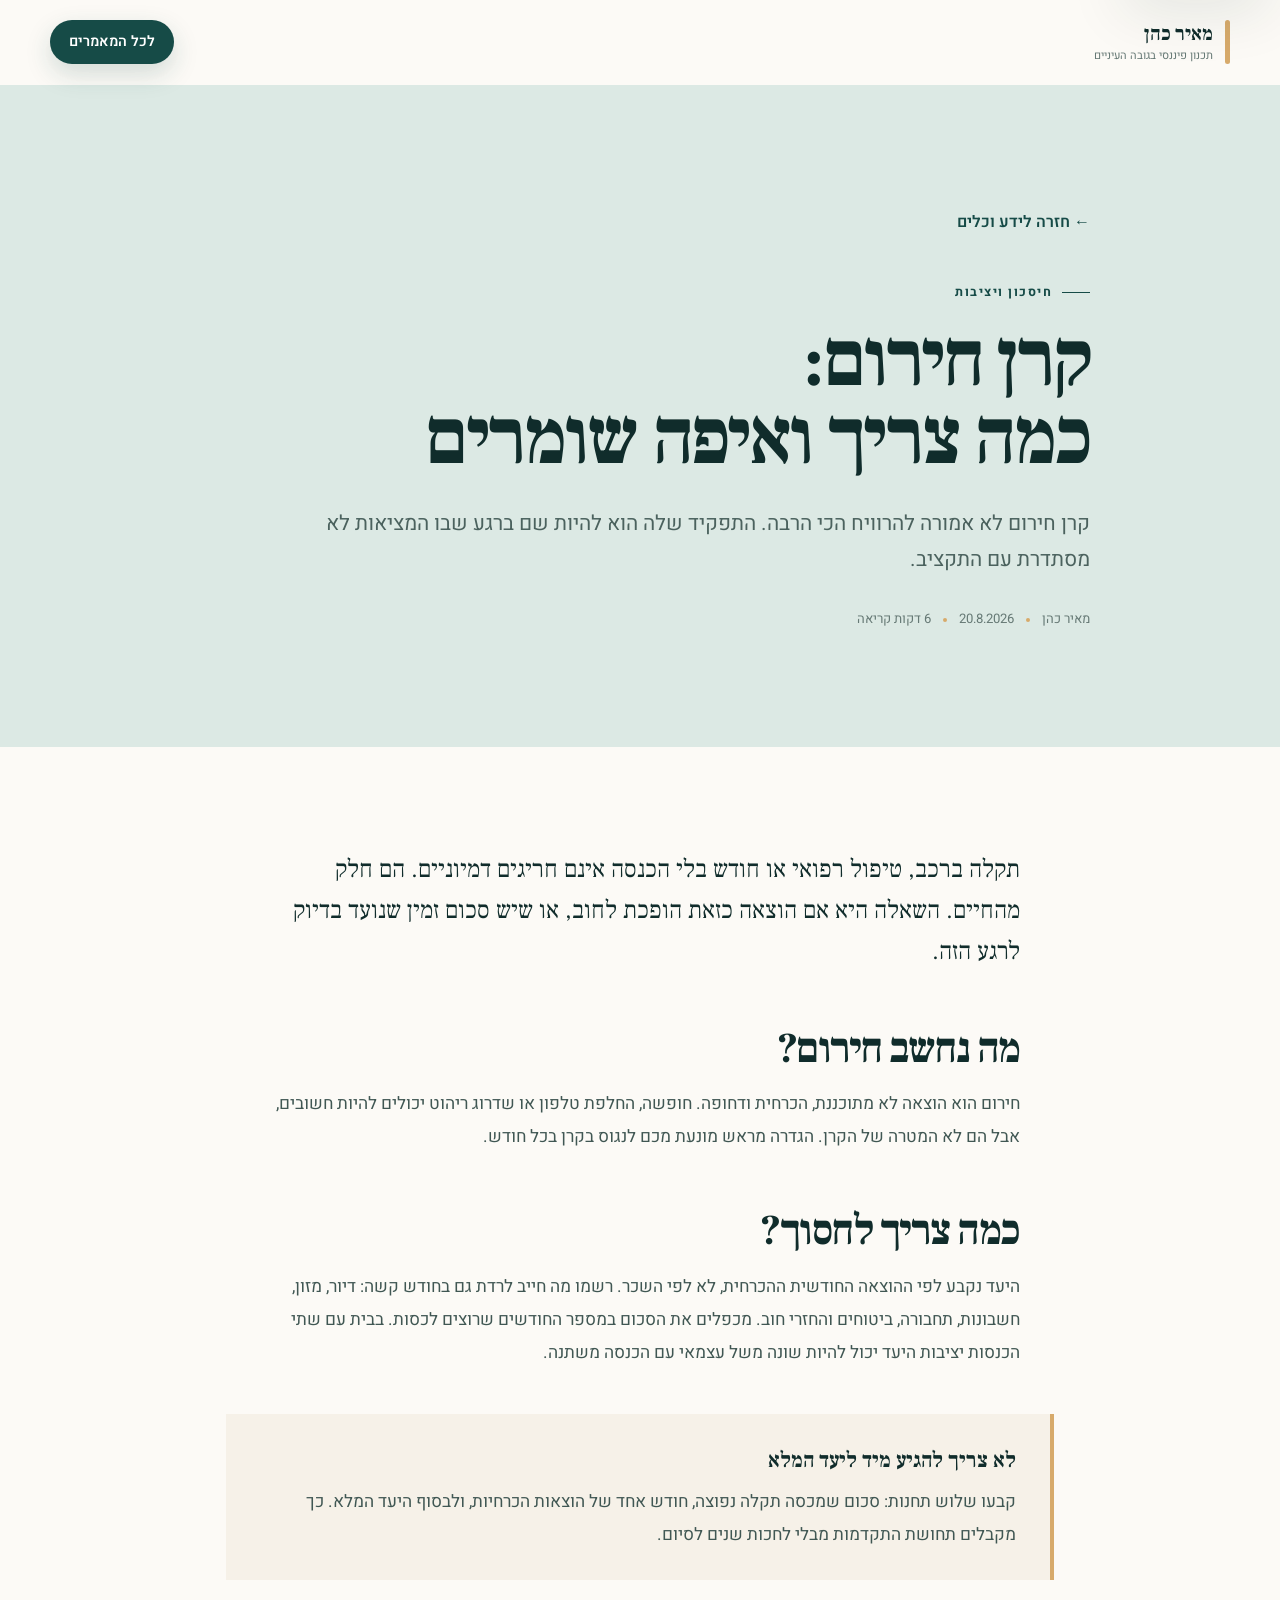
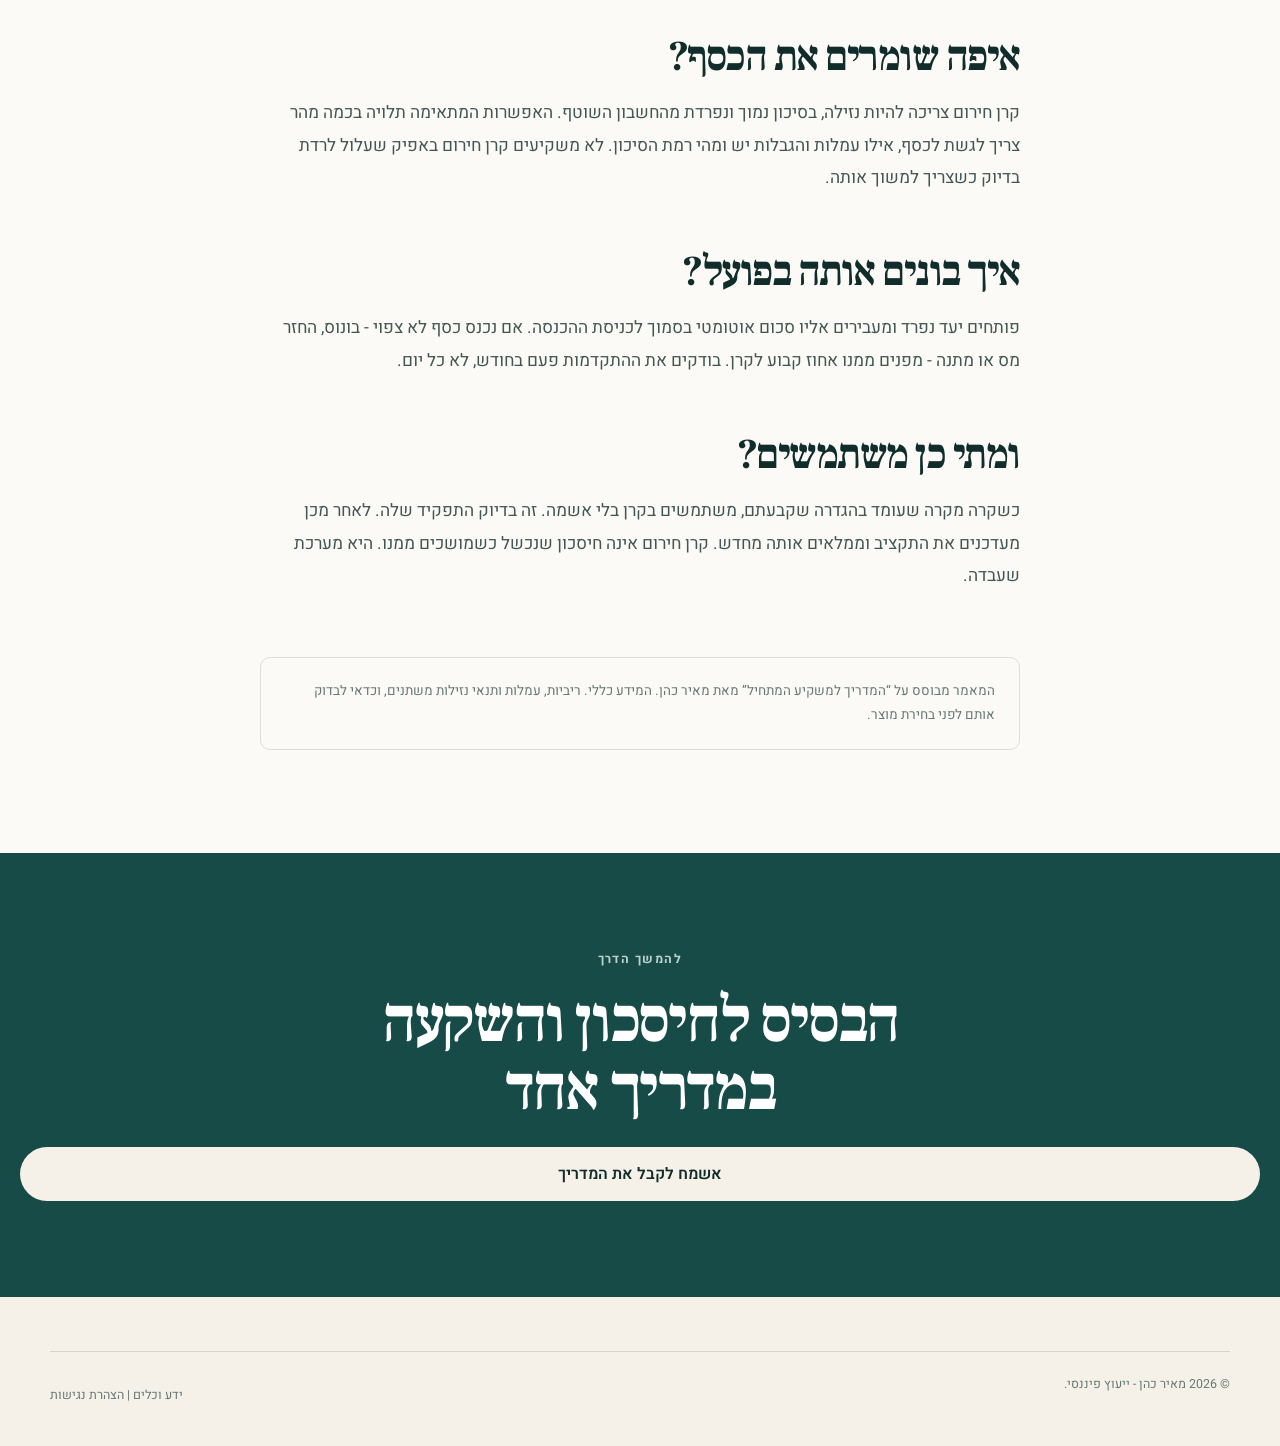
==== commit a3a70bd8: "Update navigation and guide cover" ====
--- a/article-emergency-fund.html
+++ b/article-emergency-fund.html
@@ -2,7 +2,7 @@
 <html lang="he" dir="rtl"><head>
   <meta charset="utf-8"><meta name="viewport" content="width=device-width, initial-scale=1"><title>קרן חירום: כמה צריך ואיפה שומרים | מאיר כהן</title><meta name="description" content="איך מחשבים יעד לקרן חירום, איפה שומרים אותה ואיך בונים אותה בלי לחכות לסכום גדול."><meta name="robots" content="index, follow"><link rel="canonical" href="https://meircohen-finance.co.il/article-emergency-fund.html"><link rel="icon" href="assets/favicon.svg" type="image/svg+xml"><meta property="og:type" content="article"><meta property="og:title" content="קרן חירום: כמה צריך ואיפה שומרים"><meta property="og:url" content="https://meircohen-finance.co.il/article-emergency-fund.html"><meta property="og:image" content="https://meircohen-finance.co.il/assets/images/family-planning.jpg"><meta property="og:locale" content="he_IL"><script type="application/ld+json">{"@context":"https://schema.org","@type":"Article","headline":"קרן חירום: כמה צריך ואיפה שומרים","datePublished":"2026-08-20","dateModified":"2026-08-20","author":{"@type":"Person","name":"מאיר כהן"},"mainEntityOfPage":"https://meircohen-finance.co.il/article-emergency-fund.html"}</script><link rel="preconnect" href="https://fonts.googleapis.com"><link rel="preconnect" href="https://fonts.gstatic.com" crossorigin><link href="https://fonts.googleapis.com/css2?family=Frank+Ruhl+Libre:wght@500;600;700&amp;family=Heebo:wght@400;500;600;700&amp;display=swap" rel="stylesheet"><link rel="stylesheet" href="css/style.css?v=20260820-5">
 </head><body><a href="#main-content" class="skip-link">דלג לתוכן הראשי</a><header class="site-header" id="navbar"><div class="container nav-container"><a href="index.html" class="brand" aria-label="מאיר כהן - עמוד הבית"><span class="brand-mark" aria-hidden="true">מכ</span><span class="brand-copy"><strong>מאיר כהן</strong><small>תכנון פיננסי בגובה העיניים</small></span></a><a href="blog.html" class="button button-small button-primary">לכל המאמרים</a></div></header>
-<main id="main-content" tabindex="-1"><article class="article-page"><header class="article-header"><div class="article-header-inner"><a href="blog.html" class="article-back">→ חזרה לידע וכלים</a><p class="eyebrow">חיסכון ויציבות</p><h1>קרן חירום:<br>כמה צריך ואיפה שומרים</h1><p class="article-deck">קרן חירום לא אמורה להרוויח הכי הרבה. התפקיד שלה הוא להיות שם ברגע שבו המציאות לא מסתדרת עם התקציב.</p><div class="article-meta"><span>מאיר כהן</span><span>20.8.2026</span><span>6 דקות קריאה</span></div></div></header>
+<main id="main-content" tabindex="-1"><article class="article-page"><header class="article-header"><div class="article-header-inner"><a href="blog.html" class="article-back">← חזרה לידע וכלים</a><p class="eyebrow">חיסכון ויציבות</p><h1>קרן חירום:<br>כמה צריך ואיפה שומרים</h1><p class="article-deck">קרן חירום לא אמורה להרוויח הכי הרבה. התפקיד שלה הוא להיות שם ברגע שבו המציאות לא מסתדרת עם התקציב.</p><div class="article-meta"><span>מאיר כהן</span><span>20.8.2026</span><span>6 דקות קריאה</span></div></div></header>
 <div class="article-body"><p class="article-lead">תקלה ברכב, טיפול רפואי או חודש בלי הכנסה אינם חריגים דמיוניים. הם חלק מהחיים. השאלה היא אם הוצאה כזאת הופכת לחוב, או שיש סכום זמין שנועד בדיוק לרגע הזה.</p>
 <h2>מה נחשב חירום?</h2><p>חירום הוא הוצאה לא מתוכננת, הכרחית ודחופה. חופשה, החלפת טלפון או שדרוג ריהוט יכולים להיות חשובים, אבל הם לא המטרה של הקרן. הגדרה מראש מונעת מכם לנגוס בקרן בכל חודש.</p>
 <h2>כמה צריך לחסוך?</h2><p>היעד נקבע לפי ההוצאה החודשית ההכרחית, לא לפי השכר. רשמו מה חייב לרדת גם בחודש קשה: דיור, מזון, חשבונות, תחבורה, ביטוחים והחזרי חוב. מכפלים את הסכום במספר החודשים שרוצים לכסות. בבית עם שתי הכנסות יציבות היעד יכול להיות שונה משל עצמאי עם הכנסה משתנה.</p>
--- a/css/style.css
+++ b/css/style.css
@@ -164,6 +164,48 @@
 .page-hero { padding: 86px 0 76px; background: var(--forest-soft); text-align: center; }
 .page-hero h1 { max-width: 840px; margin: 0 auto 18px; font-size: clamp(3rem, 6vw, 5.5rem); }
 .page-hero p { max-width: 620px; margin: auto; color: var(--muted); font-size: 1.08rem; }
+.calculator-page-hero { background: var(--cream); }
+.calculators-section { background: var(--paper); }
+.calculator-stack { display: grid; gap: 28px; }
+.calculator-card { padding: clamp(28px, 5vw, 54px); border: 1px solid var(--line); border-radius: var(--radius-lg); background: var(--white); box-shadow: 0 16px 42px rgba(15,47,44,.05); }
+.calculator-card-loan { background: var(--ink); border-color: var(--ink); color: var(--white); }
+.calculator-card-loan h2 { color: var(--white); }
+.calculator-card-loan .calculator-intro > p:not(.eyebrow) { color: #bad1ca; }
+.calculator-intro { max-width: 680px; margin-bottom: 42px; }
+.calculator-intro h2 { margin-bottom: 12px; font-size: clamp(2.35rem, 4vw, 3.55rem); }
+.calculator-intro > p:not(.eyebrow) { margin: 0; color: var(--muted); font-size: 1.05rem; }
+.calculator-layout { display: grid; grid-template-columns: .9fr 1.1fr; gap: clamp(30px, 5vw, 70px); align-items: stretch; }
+.calculator-fields { display: grid; grid-template-columns: 1fr 1fr; gap: 18px; }
+.input-affix { position: relative; }
+.input-affix input { width: 100%; min-height: 52px; padding: 10px 16px 10px 50px; border: 1px solid var(--line); border-radius: var(--radius-sm); background: var(--paper); color: var(--ink); font-weight: 600; font-variant-numeric: tabular-nums; direction: ltr; text-align: right; }
+.input-affix span { position: absolute; left: 15px; top: 50%; transform: translateY(-50%); color: var(--muted); font-size: .9rem; pointer-events: none; }
+.form-group small { display: block; margin-top: 5px; color: var(--muted); font-size: .76rem; }
+.calculator-helper { margin: 20px 0 0; color: var(--muted); font-size: .82rem; line-height: 1.65; }
+.calculator-card-loan .input-affix input { border-color: rgba(255,255,255,.16); background: rgba(255,255,255,.08); color: var(--white); }
+.calculator-card-loan .input-affix span, .calculator-card-loan .calculator-helper { color: #bad1ca; }
+.calculator-result { display: flex; flex-direction: column; padding: clamp(26px, 4vw, 42px); border-radius: var(--radius); background: var(--forest-soft); color: var(--ink); }
+.loan-result { background: var(--white); }
+.result-label { margin: 0 0 5px; color: var(--forest); font-size: .86rem; font-weight: 700; }
+.result-main { display: block; margin-bottom: 30px; font-family: "Frank Ruhl Libre", serif; font-size: clamp(3.15rem, 6vw, 5.3rem); font-weight: 700; line-height: .98; letter-spacing: -.04em; font-variant-numeric: tabular-nums; direction: ltr; text-align: right; }
+.result-breakdown { display: grid; grid-template-columns: 1fr 1fr; gap: 1px; overflow: hidden; border: 1px solid rgba(22,75,71,.14); border-radius: var(--radius-sm); background: rgba(22,75,71,.14); }
+.result-breakdown > div { padding: 13px 15px; background: rgba(255,255,255,.54); }
+.result-breakdown span, .result-breakdown strong { display: block; }
+.result-breakdown span { color: var(--muted); font-size: .76rem; }
+.result-breakdown strong { margin-top: 3px; color: var(--ink); direction: ltr; text-align: right; font-size: 1.08rem; font-variant-numeric: tabular-nums; }
+.growth-chart { display: flex; align-items: end; gap: 8px; height: 108px; margin-top: 28px; padding-bottom: 19px; border-bottom: 1px solid rgba(22,75,71,.18); }
+.growth-chart > span { position: relative; flex: 1; min-width: 6px; border-radius: 5px 5px 0 0; background: var(--forest); }
+.growth-chart > span::after { content: attr(data-year); position: absolute; bottom: -21px; right: 50%; transform: translateX(50%); color: var(--muted); font-size: .65rem; white-space: nowrap; }
+.amortization { margin-top: 25px; }
+.amortization summary { min-height: 44px; display: flex; align-items: center; color: var(--forest); font-weight: 700; cursor: pointer; }
+.table-scroll { overflow-x: auto; margin-top: 12px; border: 1px solid var(--line); border-radius: var(--radius-sm); }
+.amortization table { width: 100%; border-collapse: collapse; min-width: 480px; font-size: .83rem; }
+.amortization th, .amortization td { padding: 11px 14px; text-align: right; border-bottom: 1px solid var(--line); font-variant-numeric: tabular-nums; }
+.amortization tr:last-child td { border-bottom: 0; }
+.amortization th { color: var(--muted); background: var(--paper); font-size: .75rem; }
+.amortization td:not(:first-child) { direction: ltr; text-align: right; }
+.calculator-disclaimer { display: grid; grid-template-columns: auto 1fr auto; gap: 22px; align-items: center; padding: 24px 28px; border-right: 4px solid var(--sand); background: var(--cream); }
+.calculator-disclaimer strong { color: var(--ink); font-family: "Frank Ruhl Libre", serif; font-size: 1.45rem; }
+.calculator-disclaimer p { margin: 0; color: var(--muted); font-size: .91rem; }
 .blog-content { padding: 90px 0 120px; }
 .coming-soon { max-width: 760px; margin: auto; padding: clamp(40px, 7vw, 76px); text-align: center; border: 1px solid var(--line); border-radius: var(--radius-lg); background: var(--white); }
 .coming-soon .icon-box { margin: 0 auto 26px; }
@@ -177,6 +219,7 @@
 .guide-miniature { position: relative; display: grid; grid-template-columns: minmax(230px, 330px) 1fr; align-items: end; gap: 22px; }
 .guide-miniature::before { content: ""; position: absolute; z-index: 0; inset: -34px 32px 40px -42px; border-radius: 50%; background: var(--forest-soft); }
 .guide-cover { position: relative; z-index: 1; min-height: 440px; display: flex; flex-direction: column; padding: 36px 34px; border-radius: 7px 20px 20px 7px; background: linear-gradient(90deg, var(--ink) 0 78%, var(--sand) 78%); color: var(--cream); box-shadow: 0 28px 70px rgba(9,35,33,.22); transform: rotate(-2deg); }
+.guide-cover-image { position: relative; z-index: 1; width: min(100%, 330px); aspect-ratio: 707 / 1000; object-fit: cover; border-radius: 7px 20px 20px 7px; box-shadow: 0 28px 70px rgba(9,35,33,.22); transform: rotate(-2deg); }
 .guide-cover::after { content: ""; width: 76px; height: 4px; margin-top: 24px; border-radius: 999px; background: var(--sand); }
 .guide-cover span { color: var(--sand); font-size: .72rem; font-weight: 700; letter-spacing: .08em; }
 .guide-cover strong { margin-top: 72px; font-family: "Frank Ruhl Libre", serif; font-size: clamp(2.2rem, 3.4vw, 3.15rem); line-height: .98; }
@@ -264,6 +307,7 @@
   .question-grid article { min-height: 0; }
   .question-grid article > span { margin-bottom: 24px; }
   .knowledge-hero-grid, .guide-grid { grid-template-columns: 1fr; }
+  .calculator-layout { grid-template-columns: 1fr; }
   .guide-miniature { max-width: 620px; }
   .article-grid { grid-template-columns: 1fr; }
   .article-card { min-height: 0; }
@@ -300,12 +344,17 @@
   .knowledge-hero h1 { font-size: clamp(3.15rem, 14vw, 4.5rem); }
   .guide-miniature { grid-template-columns: 1fr; justify-items: center; }
   .guide-cover { width: min(100%, 310px); min-height: 420px; }
+  .guide-cover-image { width: min(100%, 310px); }
   .guide-miniature > p { margin: 0; text-align: center; }
   .article-kicker { margin-bottom: 32px; }
   .article-header { padding-inline: 14px; }
   .article-header h1 { font-size: clamp(3rem, 13vw, 4.25rem); }
   .article-body { width: min(100% - 28px, 760px); }
   .article-callout { margin-inline: 0; padding: 24px; }
+  .calculator-card { padding: 26px 18px; }
+  .calculator-fields { grid-template-columns: 1fr; gap: 12px; }
+  .calculator-result { padding: 26px 20px; }
+  .calculator-disclaimer { grid-template-columns: 1fr; gap: 9px; padding: 22px; }
 }
 
 @media (prefers-reduced-motion: reduce) {
